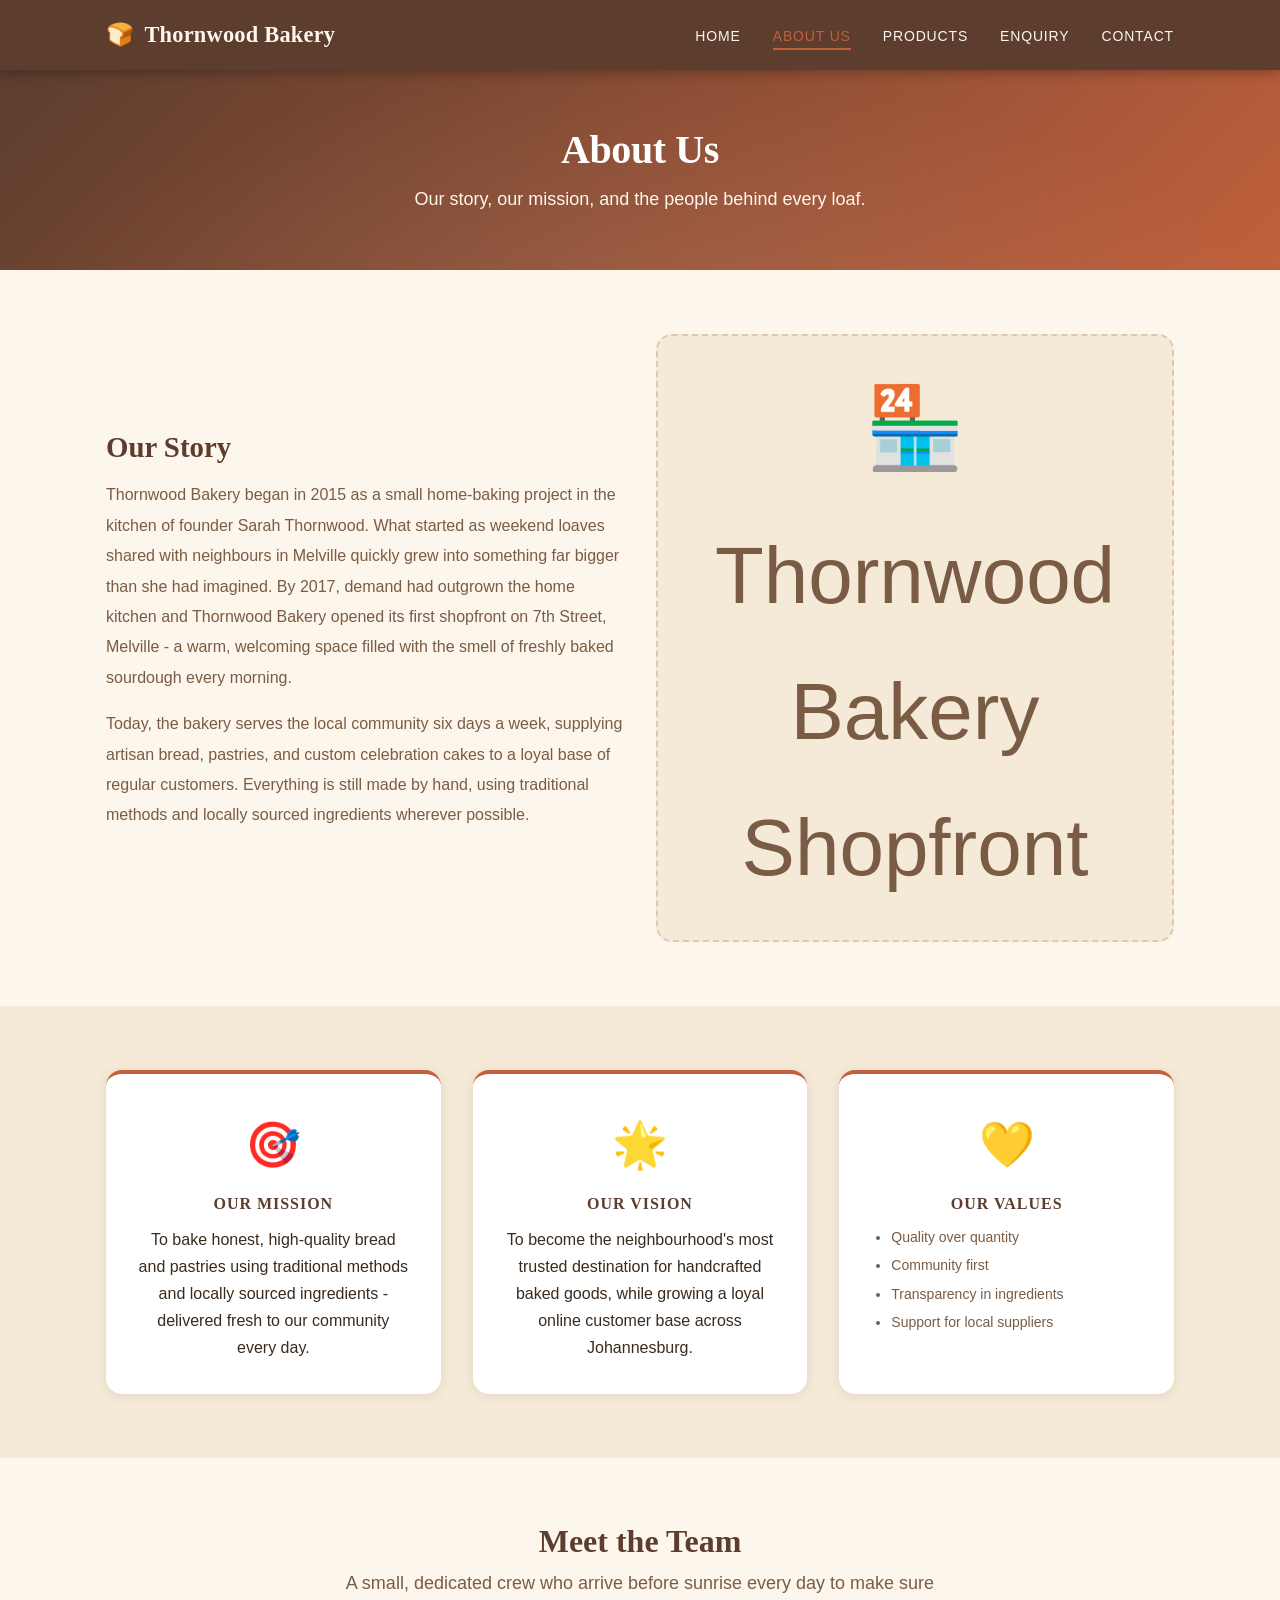
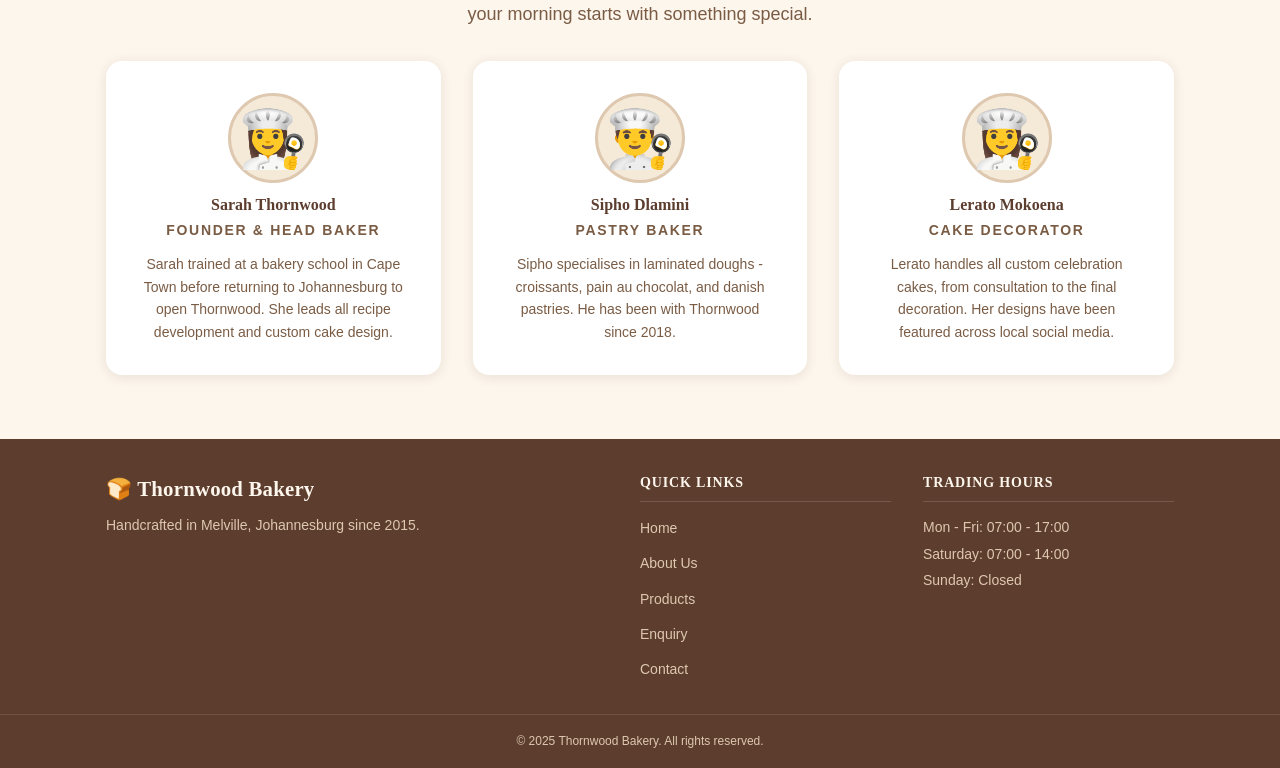
==== about.html @ 58e12644 "Bring the Part 2 site across as the starting point for Part 3" ====
<!DOCTYPE html>
<html lang="en">
  <head>

    <meta charset="UTF-8" />
    <meta name="viewport" content="width=device-width, initial-scale=1.0" />

    <meta
      name="description"
      content="Learn about Thornwood Bakery - our story, our team, and our passion for artisan baking in Melville, Johannesburg."
    />
    <title>About Us | Thornwood Bakery</title>

    <link rel="stylesheet" href="css/styles.css" />
  </head>
  <body>

    <header class="site-header">
      <div class="container header-inner">
        <a href="index.html" class="logo">
          <span class="logo-icon">🍞</span> Thornwood Bakery
        </a>

        <button class="nav-toggle" id="navToggle" aria-label="Toggle navigation">
          &#9776;
        </button>

        <nav class="main-nav" id="mainNav">
          <ul class="nav-list">
            <li><a href="index.html" class="nav-link">Home</a></li>
            <li><a href="about.html" class="nav-link active">About Us</a></li>
            <li><a href="products.html" class="nav-link">Products</a></li>
            <li><a href="enquiry.html" class="nav-link">Enquiry</a></li>
            <li><a href="contact.html" class="nav-link">Contact</a></li>
          </ul>
        </nav>
      </div>
    </header>

    <main>

      <section class="page-banner">
        <div class="container">
          <h1>About Us</h1>
          <p>Our story, our mission, and the people behind every loaf.</p>
        </div>
      </section>

      <section class="section-padding">
        <div class="container two-col">

          <div class="text-col">
            <h2>Our Story</h2>
            <p>
              Thornwood Bakery began in 2015 as a small home-baking project in the kitchen
              of founder Sarah Thornwood. What started as weekend loaves shared with
              neighbours in Melville quickly grew into something far bigger than she had
              imagined. By 2017, demand had outgrown the home kitchen and Thornwood Bakery
              opened its first shopfront on 7th Street, Melville - a warm, welcoming space
              filled with the smell of freshly baked sourdough every morning.
            </p>
            <p>
              Today, the bakery serves the local community six days a week, supplying
              artisan bread, pastries, and custom celebration cakes to a loyal base of
              regular customers. Everything is still made by hand, using traditional methods
              and locally sourced ingredients wherever possible.
            </p>
          </div>

          <div class="img-col">
            <div class="img-placeholder large">
              🏪
              <p>Thornwood Bakery Shopfront</p>
            </div>
          </div>
        </div>
      </section>

      <section class="mission-section section-padding bg-light">
        <div class="container">
          <div class="mission-grid">

            <div class="mission-card">
              <span class="mission-icon">🎯</span>
              <h3>Our Mission</h3>
              <p>
                To bake honest, high-quality bread and pastries using traditional methods
                and locally sourced ingredients - delivered fresh to our community every day.
              </p>
            </div>

            <div class="mission-card">
              <span class="mission-icon">🌟</span>
              <h3>Our Vision</h3>
              <p>
                To become the neighbourhood's most trusted destination for handcrafted
                baked goods, while growing a loyal online customer base across Johannesburg.
              </p>
            </div>

            <div class="mission-card">
              <span class="mission-icon">💛</span>
              <h3>Our Values</h3>
              <ul>
                <li>Quality over quantity</li>
                <li>Community first</li>
                <li>Transparency in ingredients</li>
                <li>Support for local suppliers</li>
              </ul>
            </div>
          </div>
        </div>
      </section>

      <section class="section-padding">
        <div class="container">
          <h2 class="section-title">Meet the Team</h2>
          <p class="section-subtitle">
            A small, dedicated crew who arrive before sunrise every day to make sure
            your morning starts with something special.
          </p>

          <div class="team-grid">

            <article class="team-card">
              <div class="team-avatar">👩‍🍳</div>
              <h3>Sarah Thornwood</h3>
              <p class="team-role">Founder &amp; Head Baker</p>
              <p>
                Sarah trained at a bakery school in Cape Town before returning to
                Johannesburg to open Thornwood. She leads all recipe development and
                custom cake design.
              </p>
            </article>

            <article class="team-card">
              <div class="team-avatar">👨‍🍳</div>
              <h3>Sipho Dlamini</h3>
              <p class="team-role">Pastry Baker</p>
              <p>
                Sipho specialises in laminated doughs - croissants, pain au chocolat,
                and danish pastries. He has been with Thornwood since 2018.
              </p>
            </article>

            <article class="team-card">
              <div class="team-avatar">👩‍🍳</div>
              <h3>Lerato Mokoena</h3>
              <p class="team-role">Cake Decorator</p>
              <p>
                Lerato handles all custom celebration cakes, from consultation to the
                final decoration. Her designs have been featured across local social media.
              </p>
            </article>
          </div>
        </div>
      </section>

    </main>

    <footer class="site-footer">
      <div class="container footer-inner">
        <div class="footer-brand">
          <p class="logo">🍞 Thornwood Bakery</p>
          <p>Handcrafted in Melville, Johannesburg since 2015.</p>
        </div>

        <nav class="footer-nav">
          <h4>Quick Links</h4>
          <ul>
            <li><a href="index.html">Home</a></li>
            <li><a href="about.html">About Us</a></li>
            <li><a href="products.html">Products</a></li>
            <li><a href="enquiry.html">Enquiry</a></li>
            <li><a href="contact.html">Contact</a></li>
          </ul>
        </nav>

        <div class="footer-hours">
          <h4>Trading Hours</h4>
          <p>Mon - Fri: 07:00 - 17:00</p>
          <p>Saturday: 07:00 - 14:00</p>
          <p>Sunday: Closed</p>
        </div>
      </div>

      <div class="footer-bottom">
        <p>&copy; 2025 Thornwood Bakery. All rights reserved.</p>
      </div>
    </footer>

    <script src="js/scripts.js"></script>
  </body>
</html>
---- css/styles.css ----
:root {

  --color-primary:    #C1603C;
  --color-dark:       #5C3D2E;
  --color-cream:      #FDF6EC;
  --color-light:      #F5EAD8;
  --color-text:       #3A2B1E;
  --color-muted:      #7A5C45;
  --color-white:      #FFFFFF;
  --color-border:     #DEC8B0;
  --color-success:    #2E7D32;

  --font-heading: Georgia, 'Times New Roman', serif;
  --font-body:    'Segoe UI', Arial, sans-serif;

  --font-size-xs:   0.75rem;
  --font-size-sm:   0.875rem;
  --font-size-base: 1rem;
  --font-size-md:   1.125rem;
  --font-size-lg:   1.5rem;
  --font-size-xl:   2rem;
  --font-size-2xl:  2.5rem;
  --font-size-3xl:  3rem;

  --line-height-tight:  1.2;
  --line-height-normal: 1.7;
  --line-height-loose:  1.9;

  --letter-spacing-wide: 0.06em;
  --letter-spacing-xl:   0.12em;

  --max-width:   1100px;
  --radius:      8px;
  --radius-lg:   16px;

  --space-xs:  0.5rem;
  --space-sm:  1rem;
  --space-md:  2rem;
  --space-lg:  4rem;
  --space-xl:  6rem;

  --shadow-sm: 0 1px 4px rgba(92, 61, 46, 0.08);
  --shadow:    0 2px 12px rgba(92, 61, 46, 0.12);
  --shadow-lg: 0 8px 32px rgba(92, 61, 46, 0.18);

  --transition-fast: 0.15s ease;
  --transition:      0.25s ease;
}

*,
*::before,
*::after {
  box-sizing: border-box;
  margin: 0;
  padding: 0;
}

html {
  scroll-behavior: smooth;
  font-size: 16px;
}

body {
  font-family: var(--font-body);
  font-size: var(--font-size-base);
  line-height: var(--line-height-normal);
  color: var(--color-text);
  background-color: var(--color-cream);
}

h1 {
  font-family: var(--font-heading);
  font-size: var(--font-size-2xl);
  font-weight: bold;
  line-height: var(--line-height-tight);
  color: var(--color-dark);
  letter-spacing: -0.01em;
}

h2 {
  font-family: var(--font-heading);
  font-size: var(--font-size-xl);
  font-weight: bold;
  line-height: var(--line-height-tight);
  color: var(--color-dark);
}

h3 {
  font-family: var(--font-heading);
  font-size: var(--font-size-lg);
  font-weight: bold;
  line-height: var(--line-height-tight);
  color: var(--color-dark);
}

h4 {
  font-family: var(--font-heading);
  font-size: var(--font-size-md);
  font-weight: bold;
  color: var(--color-dark);
}

a {
  color: var(--color-primary);
  text-decoration: none;
  transition: color var(--transition-fast);
}

a:hover {
  text-decoration: underline;
}

img {
  max-width: 100%;
  height: auto;
  display: block;
}

ul {
  list-style: none;
}

p {
  line-height: var(--line-height-normal);
}

.container {
  width: 100%;
  max-width: var(--max-width);
  margin-inline: auto;
  padding-inline: var(--space-sm);
}

.section-padding {
  padding-block: var(--space-lg);
}

.bg-light {
  background-color: var(--color-light);
}

.section-title {
  text-align: center;
  font-size: var(--font-size-xl);
  margin-bottom: 0.5rem;
}

.section-subtitle {
  text-align: center;
  color: var(--color-muted);
  font-size: var(--font-size-md);
  margin-bottom: var(--space-md);
  max-width: 620px;
  margin-inline: auto;
  margin-bottom: var(--space-md);
}

.center-btn {
  text-align: center;
  margin-top: var(--space-md);
}

.center-btn p {
  margin-bottom: 0.75rem;
  color: var(--color-muted);
}

.btn {
  display: inline-block;
  padding: 0.8rem 2rem;
  border-radius: var(--radius);
  font-family: var(--font-body);
  font-size: var(--font-size-base);
  font-weight: 600;
  letter-spacing: 0.02em;
  cursor: pointer;
  border: 2px solid transparent;
  transition:
    background-color var(--transition),
    color var(--transition),
    border-color var(--transition),
    box-shadow var(--transition),
    transform var(--transition-fast);
  text-decoration: none;
}

.btn:hover {
  transform: translateY(-2px);
  text-decoration: none;
}

.btn:active {
  transform: translateY(0);
}

.btn-primary {
  background-color: var(--color-primary);
  color: var(--color-white);
  border-color: var(--color-primary);
  box-shadow: 0 4px 14px rgba(193, 96, 60, 0.3);
}

.btn-primary:hover {
  background-color: var(--color-dark);
  border-color: var(--color-dark);
  box-shadow: 0 6px 20px rgba(92, 61, 46, 0.35);
}

.btn-secondary {
  background-color: transparent;
  color: var(--color-white);
  border-color: var(--color-white);
  margin-left: 0.75rem;
}

.btn-secondary:hover {
  background-color: var(--color-white);
  color: var(--color-dark);
  box-shadow: var(--shadow);
}

.btn-full {
  width: 100%;
  text-align: center;
}

.site-header {
  background-color: var(--color-dark);
  position: sticky;
  top: 0;
  z-index: 100;
  box-shadow: 0 2px 12px rgba(0, 0, 0, 0.3);
}

.header-inner {
  display: flex;
  align-items: center;
  justify-content: space-between;
  padding: 1rem var(--space-sm);
}

.logo {
  font-family: var(--font-heading);
  font-size: 1.4rem;
  color: var(--color-cream);
  font-weight: bold;
  text-decoration: none;
  letter-spacing: 0.01em;
}

.logo:hover {
  color: var(--color-primary);
  text-decoration: none;
}

.logo-icon {
  margin-right: 0.3rem;
}

.nav-list {
  display: flex;
  gap: 2rem;
}

.nav-link {
  color: var(--color-cream);
  font-size: var(--font-size-sm);
  font-weight: 500;
  letter-spacing: var(--letter-spacing-wide);
  text-transform: uppercase;
  padding: 0.3rem 0;
  border-bottom: 2px solid transparent;
  transition:
    color var(--transition-fast),
    border-color var(--transition-fast);
}

.nav-link:hover,
.nav-link.active {
  color: var(--color-primary);
  border-bottom-color: var(--color-primary);
  text-decoration: none;
}

.nav-toggle {
  display: none;
  background: none;
  border: none;
  color: var(--color-cream);
  font-size: 1.6rem;
  cursor: pointer;
  padding: 0.25rem;
  transition: color var(--transition-fast);
}

.nav-toggle:hover {
  color: var(--color-primary);
}

.hero {
  background-color: var(--color-dark);
  background-image:
    linear-gradient(135deg, rgba(92, 61, 46, 0.92) 0%, rgba(193, 96, 60, 0.82) 100%);
  min-height: 580px;
  display: flex;
  align-items: center;
  position: relative;
  overflow: hidden;
}

.hero::before {
  content: '';
  position: absolute;
  inset: 0;
  background-image: radial-gradient(circle at 80% 20%, rgba(253, 246, 236, 0.06) 0%, transparent 60%);
  pointer-events: none;
}

.hero-overlay {
  width: 100%;
  padding-block: var(--space-lg);
}

.hero-content {
  max-width: 700px;
}

.hero-title {
  font-size: var(--font-size-3xl);
  color: var(--color-white);
  margin-bottom: 1.25rem;
  line-height: var(--line-height-tight);
  letter-spacing: -0.02em;
}

.hero-subtitle {
  font-size: var(--font-size-md);
  color: var(--color-cream);
  margin-bottom: var(--space-md);
  max-width: 580px;
  line-height: var(--line-height-loose);
}

.intro-strip {
  background-color: var(--color-white);
  padding-block: var(--space-md);
  border-bottom: 2px solid var(--color-border);
  border-top: none;
}

.intro-grid {
  display: grid;
  grid-template-columns: repeat(3, 1fr);
  gap: var(--space-md);
  text-align: center;
}

.intro-card {
  padding: var(--space-sm);
  transition: transform var(--transition);
}

.intro-card:hover {
  transform: translateY(-4px);
}

.intro-icon {
  font-size: 2.8rem;
  display: block;
  margin-bottom: 0.75rem;
}

.intro-card h3 {
  font-size: var(--font-size-base);
  margin-bottom: 0.4rem;
  text-transform: uppercase;
  letter-spacing: var(--letter-spacing-wide);
}

.intro-card p {
  font-size: var(--font-size-sm);
  color: var(--color-muted);
}

.product-grid {
  display: grid;
  grid-template-columns: repeat(auto-fit, minmax(250px, 1fr));
  gap: var(--space-md);
}

.product-card {
  background-color: var(--color-white);
  border: 1px solid var(--color-border);
  border-radius: var(--radius-lg);
  padding: var(--space-sm);
  text-align: center;
  box-shadow: var(--shadow);
  transition:
    transform var(--transition),
    box-shadow var(--transition);
}

.product-card:hover {
  transform: translateY(-6px);
  box-shadow: var(--shadow-lg);
}

.product-img-placeholder {
  font-size: 4rem;
  margin-bottom: 0.75rem;
  background-color: var(--color-light);
  border-radius: var(--radius);
  padding: 1.25rem;
  transition: background-color var(--transition);
}

.product-card:hover .product-img-placeholder {
  background-color: var(--color-border);
}

.product-card h3 {
  font-size: var(--font-size-base);
  margin-bottom: 0.5rem;
}

.product-card p {
  font-size: var(--font-size-sm);
  color: var(--color-muted);
  margin-bottom: 0.75rem;
  line-height: 1.6;
}

.price {
  display: inline-block;
  background-color: var(--color-primary);
  color: var(--color-white);
  padding: 0.3rem 0.9rem;
  border-radius: 20px;
  font-size: var(--font-size-sm);
  font-weight: 700;
  letter-spacing: 0.02em;
}

.cta-banner {
  background-color: var(--color-primary);
  background-image: linear-gradient(135deg, var(--color-primary) 0%, #a34e2c 100%);
  padding-block: var(--space-lg);
  text-align: center;
}

.cta-content h2 {
  color: var(--color-white);
  font-size: var(--font-size-xl);
  margin-bottom: 0.75rem;
}

.cta-content p {
  color: var(--color-cream);
  max-width: 560px;
  margin: 0 auto var(--space-md);
  font-size: var(--font-size-md);
}

.cta-content .btn-primary {
  background-color: var(--color-white);
  color: var(--color-primary);
  border-color: var(--color-white);
  box-shadow: 0 4px 14px rgba(0, 0, 0, 0.15);
}

.cta-content .btn-primary:hover {
  background-color: var(--color-dark);
  color: var(--color-white);
  border-color: var(--color-dark);
}

.page-banner {
  background: linear-gradient(135deg, var(--color-dark) 0%, var(--color-primary) 100%);
  padding: 3.5rem var(--space-sm);
  text-align: center;
  position: relative;
  overflow: hidden;
}

.page-banner::after {
  content: '';
  position: absolute;
  inset: 0;
  background-image: radial-gradient(ellipse at 50% 120%, rgba(253, 246, 236, 0.08) 0%, transparent 70%);
  pointer-events: none;
}

.page-banner h1 {
  color: var(--color-white);
  font-size: var(--font-size-2xl);
  margin-bottom: 0.6rem;
  position: relative;
}

.page-banner p {
  color: var(--color-cream);
  font-size: var(--font-size-md);
  position: relative;
}

.two-col {
  display: grid;
  grid-template-columns: 1fr 1fr;
  gap: var(--space-md);
  align-items: center;
}

.text-col h2 {
  font-size: 1.8rem;
  margin-bottom: 1rem;
}

.text-col p {
  margin-bottom: 1rem;
  color: var(--color-muted);
  line-height: var(--line-height-loose);
}

.img-placeholder {
  background-color: var(--color-light);
  border: 2px dashed var(--color-border);
  border-radius: var(--radius-lg);
  display: flex;
  flex-direction: column;
  align-items: center;
  justify-content: center;
  text-align: center;
  color: var(--color-muted);
  font-size: var(--font-size-sm);
  padding: 1.5rem;
}

.img-placeholder.large {
  font-size: 5rem;
  min-height: 300px;
  gap: 0.75rem;
}

.mission-grid {
  display: grid;
  grid-template-columns: repeat(auto-fit, minmax(220px, 1fr));
  gap: var(--space-md);
}

.mission-card {
  background-color: var(--color-white);
  border-radius: var(--radius-lg);
  padding: var(--space-md);
  box-shadow: var(--shadow);
  text-align: center;
  border-top: 4px solid var(--color-primary);
  transition: box-shadow var(--transition);
}

.mission-card:hover {
  box-shadow: var(--shadow-lg);
}

.mission-icon {
  font-size: 2.8rem;
  display: block;
  margin-bottom: 0.75rem;
}

.mission-card h3 {
  margin-bottom: 0.75rem;
  font-size: var(--font-size-base);
  text-transform: uppercase;
  letter-spacing: var(--letter-spacing-wide);
}

.mission-card ul {
  list-style: disc;
  padding-left: 1.25rem;
  text-align: left;
}

.mission-card ul li {
  margin-bottom: 0.3rem;
  font-size: var(--font-size-sm);
  color: var(--color-muted);
}

.team-grid {
  display: grid;
  grid-template-columns: repeat(auto-fit, minmax(240px, 1fr));
  gap: var(--space-md);
}

.team-card {
  background-color: var(--color-white);
  border-radius: var(--radius-lg);
  padding: var(--space-md);
  text-align: center;
  box-shadow: var(--shadow);
  transition:
    transform var(--transition),
    box-shadow var(--transition);
}

.team-card:hover {
  transform: translateY(-6px);
  box-shadow: var(--shadow-lg);
}

.team-avatar {
  font-size: 3.5rem;
  margin-bottom: 0.75rem;
  background-color: var(--color-light);
  border-radius: 50%;
  width: 90px;
  height: 90px;
  display: flex;
  align-items: center;
  justify-content: center;
  margin-inline: auto;
  border: 3px solid var(--color-border);
}

.team-card h3 {
  font-size: var(--font-size-base);
  margin-bottom: 0.3rem;
}

.team-role {
  color: var(--color-primary);
  font-size: var(--font-size-xs);
  font-weight: 700;
  margin-bottom: 0.75rem;
  text-transform: uppercase;
  letter-spacing: var(--letter-spacing-xl);
  display: block;
}

.team-card p {
  font-size: var(--font-size-sm);
  color: var(--color-muted);
  line-height: 1.6;
}

.locations-grid {
  display: grid;
  grid-template-columns: 1fr 1fr;
  gap: var(--space-md);
}

.location-card {
  background-color: var(--color-white);
  border: 1px solid var(--color-border);
  border-radius: var(--radius-lg);
  padding: var(--space-md);
  box-shadow: var(--shadow);
  transition: box-shadow var(--transition);
}

.location-card:hover {
  box-shadow: var(--shadow-lg);
}

.location-card h3 {
  font-size: var(--font-size-md);
  margin-bottom: 0.75rem;
  color: var(--color-primary);
}

.location-card address {
  font-style: normal;
  line-height: 1.9;
  margin-bottom: 1rem;
  font-size: var(--font-size-sm);
  color: var(--color-muted);
}

.location-card address a {
  color: var(--color-primary);
}

.location-card address a:hover {
  text-decoration: underline;
}

.hours-table {
  margin-bottom: 1rem;
}

.hours-table h4 {
  margin-bottom: 0.5rem;
  font-size: var(--font-size-base);
  text-transform: uppercase;
  letter-spacing: var(--letter-spacing-wide);
  font-size: var(--font-size-sm);
}

.hours-table table {
  width: 100%;
  border-collapse: collapse;
  font-size: var(--font-size-sm);
}

.hours-table td {
  padding: 0.35rem 0;
  border-bottom: 1px solid var(--color-border);
  color: var(--color-muted);
}

.hours-table td:last-child {
  text-align: right;
  font-weight: 700;
  color: var(--color-primary);
}

.map-placeholder {
  border-radius: var(--radius);
  overflow: hidden;
  border: 1px solid var(--color-border);
}

.form-container {
  max-width: 700px;
}

.form-intro {
  background-color: var(--color-light);
  border-left: 4px solid var(--color-primary);
  padding: 1rem 1.25rem;
  border-radius: 0 var(--radius) var(--radius) 0;
  margin-bottom: var(--space-md);
  font-size: var(--font-size-sm);
  color: var(--color-muted);
}

.bakery-form fieldset {
  border: 1px solid var(--color-border);
  border-radius: var(--radius);
  padding: var(--space-sm) var(--space-md);
  margin-bottom: var(--space-md);
}

.bakery-form legend {
  font-family: var(--font-heading);
  font-size: var(--font-size-md);
  color: var(--color-dark);
  padding: 0 0.5rem;
  font-weight: bold;
}

.form-group {
  margin-bottom: 1.25rem;
}

.form-group label {
  display: block;
  font-weight: 600;
  margin-bottom: 0.4rem;
  font-size: var(--font-size-sm);
  color: var(--color-dark);
  letter-spacing: 0.01em;
}

.required {
  color: #C0392B;
}

.bakery-form input[type="text"],
.bakery-form input[type="email"],
.bakery-form input[type="tel"],
.bakery-form input[type="date"],
.bakery-form select,
.bakery-form textarea {
  width: 100%;
  padding: 0.7rem 0.95rem;
  border: 1.5px solid var(--color-border);
  border-radius: var(--radius);
  font-family: var(--font-body);
  font-size: var(--font-size-base);
  color: var(--color-text);
  background-color: var(--color-white);
  transition:
    border-color var(--transition-fast),
    box-shadow var(--transition-fast);
}

.bakery-form input:focus,
.bakery-form select:focus,
.bakery-form textarea:focus {
  outline: none;
  border-color: var(--color-primary);
  box-shadow: 0 0 0 3px rgba(193, 96, 60, 0.15);
}

.bakery-form input.invalid,
.bakery-form select.invalid,
.bakery-form textarea.invalid {
  border-color: #C0392B;
  box-shadow: 0 0 0 3px rgba(192, 57, 43, 0.1);
}

.error-msg {
  color: #C0392B;
  font-size: var(--font-size-xs);
  margin-top: 0.3rem;
  display: block;
  min-height: 1.2em;
}

.form-success {
  background-color: #E8F5E9;
  border: 1px solid #A5D6A7;
  border-radius: var(--radius);
  padding: 1.25rem;
  margin-top: 1rem;
  color: var(--color-success);
  font-weight: 600;
  text-align: center;
  font-size: var(--font-size-md);
}

.hidden {
  display: none;
}

.site-footer {
  background-color: var(--color-dark);
  color: var(--color-cream);
  padding-top: var(--space-md);
}

.footer-inner {
  display: grid;
  grid-template-columns: 2fr 1fr 1fr;
  gap: var(--space-md);
  padding-bottom: var(--space-md);
}

.footer-brand .logo {
  font-size: 1.3rem;
  color: var(--color-cream);
  margin-bottom: 0.5rem;
}

.footer-brand p:not(.logo) {
  font-size: var(--font-size-sm);
  color: var(--color-border);
  line-height: 1.6;
}

.footer-nav h4,
.footer-hours h4 {
  color: var(--color-cream);
  margin-bottom: 0.75rem;
  font-size: var(--font-size-sm);
  text-transform: uppercase;
  letter-spacing: var(--letter-spacing-wide);
  border-bottom: 1px solid rgba(255, 255, 255, 0.15);
  padding-bottom: 0.4rem;
}

.footer-nav ul {
  display: flex;
  flex-direction: column;
  gap: 0.5rem;
}

.footer-nav a {
  color: var(--color-border);
  font-size: var(--font-size-sm);
  transition: color var(--transition-fast);
}

.footer-nav a:hover {
  color: var(--color-primary);
  text-decoration: none;
}

.footer-hours p {
  font-size: var(--font-size-sm);
  color: var(--color-border);
  line-height: 1.9;
}

.footer-bottom {
  border-top: 1px solid rgba(255, 255, 255, 0.1);
  text-align: center;
  padding: 1rem;
  font-size: var(--font-size-xs);
  color: var(--color-border);
}

@media (max-width: 1024px) {
  :root {
    --font-size-3xl: 2.5rem;
    --font-size-2xl: 2rem;
  }

  .hero {
    min-height: 480px;
  }

  .hero-title {
    font-size: var(--font-size-2xl);
  }

  .footer-inner {
    grid-template-columns: 1fr 1fr;
    gap: var(--space-sm);
  }

  .footer-brand {
    grid-column: 1 / -1;
  }

  .nav-list {
    gap: 1.25rem;
  }
}

@media (max-width: 768px) {

  .nav-toggle {
    display: block;
  }

  .main-nav {
    display: none;
    width: 100%;
  }

  .main-nav.open {
    display: block;
  }

  .nav-list {
    flex-direction: column;
    gap: 0;
    background-color: var(--color-dark);
    padding: 0.5rem 0;
  }

  .nav-link {
    display: block;
    padding: 0.85rem var(--space-sm);
    border-bottom: 1px solid rgba(255, 255, 255, 0.08);
    border-bottom-color: rgba(255, 255, 255, 0.08);
    letter-spacing: var(--letter-spacing-wide);
  }

  .nav-link:hover,
  .nav-link.active {
    border-bottom-color: rgba(255, 255, 255, 0.08);
    background-color: rgba(193, 96, 60, 0.15);
  }

  .header-inner {
    flex-wrap: wrap;
  }

  .hero {
    min-height: 420px;
  }

  .hero-title {
    font-size: 1.9rem;
  }

  .hero-subtitle {
    font-size: var(--font-size-base);
  }

  .intro-grid {
    grid-template-columns: 1fr;
    gap: var(--space-sm);
  }

  .two-col {
    grid-template-columns: 1fr;
  }

  .footer-inner {
    grid-template-columns: 1fr;
    gap: var(--space-sm);
  }

  .locations-grid {
    grid-template-columns: 1fr;
  }

  .btn-secondary {
    display: none;
  }

  .section-padding {
    padding-block: var(--space-md);
  }
}

@media (max-width: 480px) {

  .hero-title {
    font-size: 1.5rem;
  }

  .hero-subtitle {
    font-size: var(--font-size-sm);
  }

  .section-title {
    font-size: var(--font-size-lg);
  }

  .page-banner h1 {
    font-size: 1.8rem;
  }

  .page-banner p {
    font-size: var(--font-size-base);
  }

  .cta-content h2 {
    font-size: var(--font-size-lg);
  }

  .product-grid {
    grid-template-columns: 1fr;
  }

  .btn {
    display: block;
    width: 100%;
    text-align: center;
    margin-left: 0;
  }

  .btn-secondary {
    display: none;
  }

  .bakery-form fieldset {
    padding: var(--space-sm);
  }

  .mission-grid,
  .team-grid {
    grid-template-columns: 1fr;
  }
}

img[srcset] {
  width: 100%;
  height: auto;
}

a:focus-visible,
button:focus-visible,
input:focus-visible,
select:focus-visible,
textarea:focus-visible {
  outline: 3px solid var(--color-primary);
  outline-offset: 2px;
}

a:active {
  opacity: 0.8;
}

.nav-link:visited {
  color: var(--color-cream);
}

.nav-link:visited:hover,
.nav-link:visited.active {
  color: var(--color-primary);
}
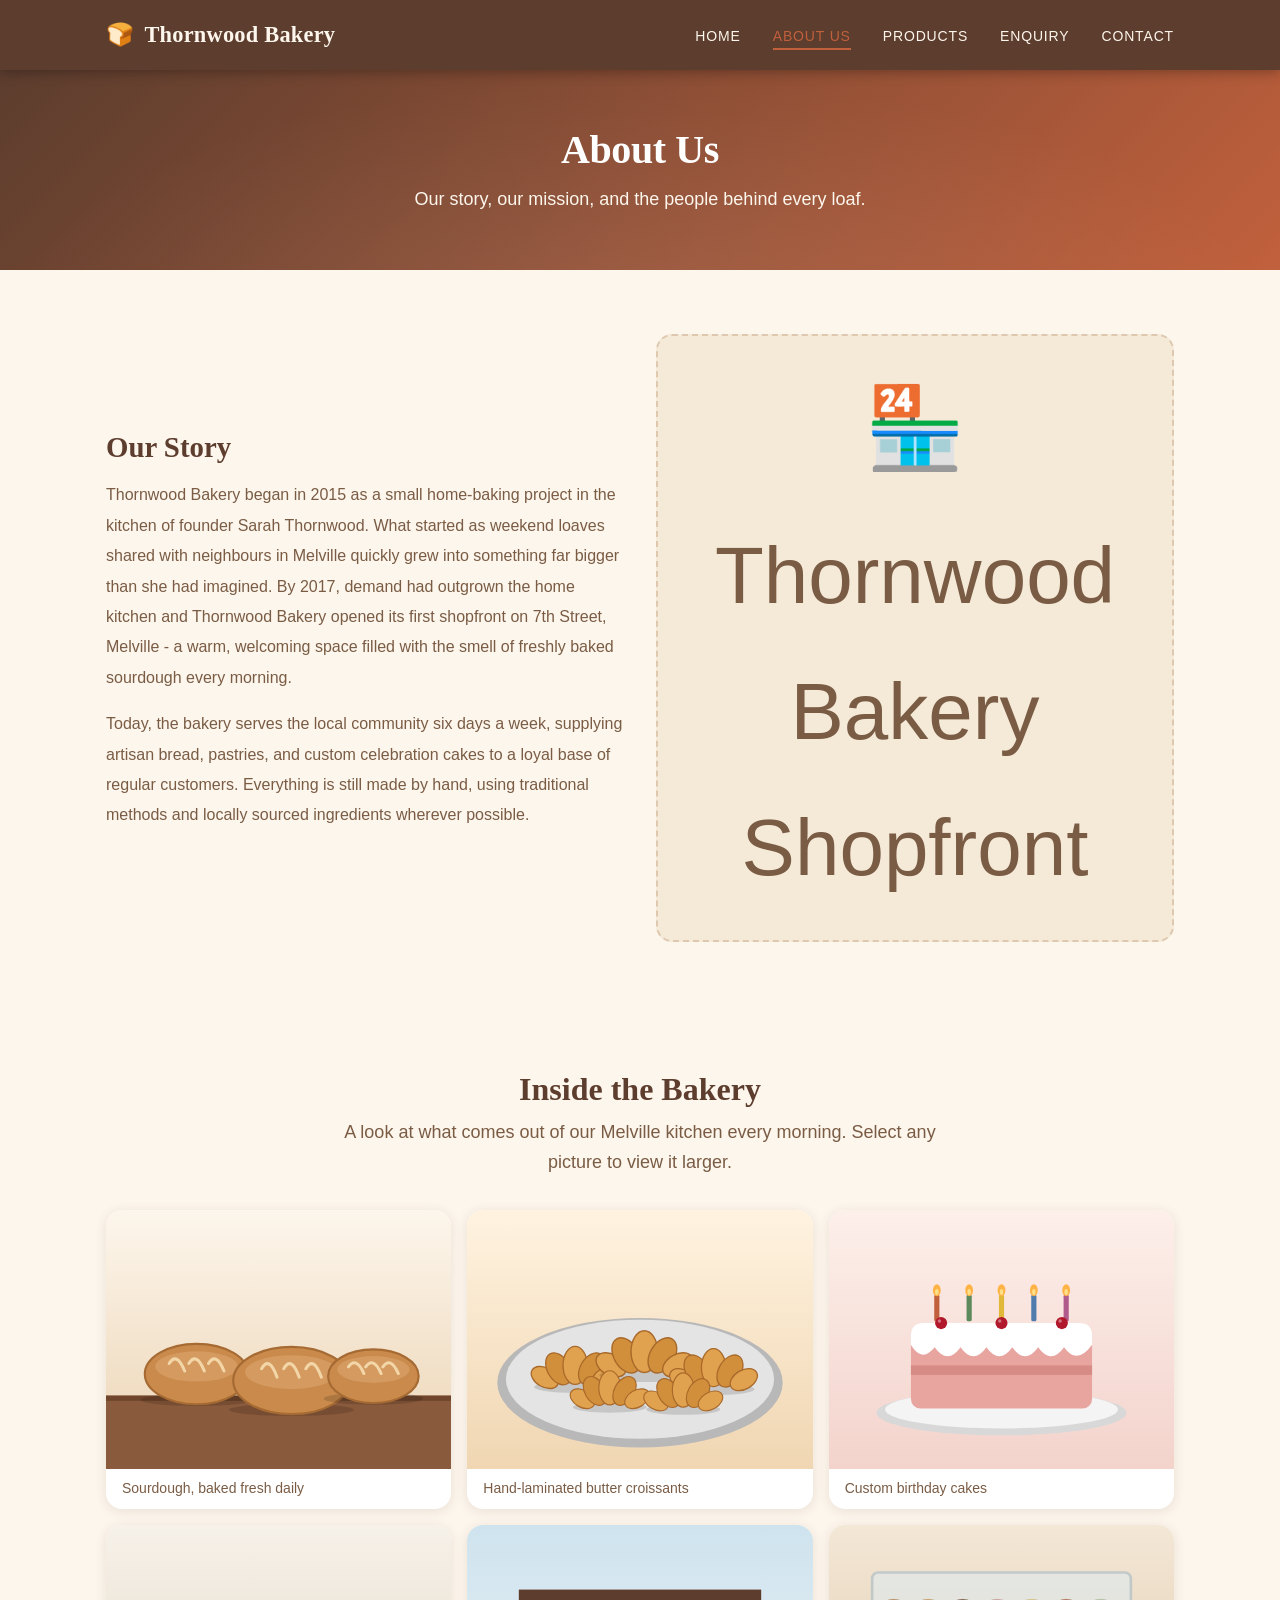
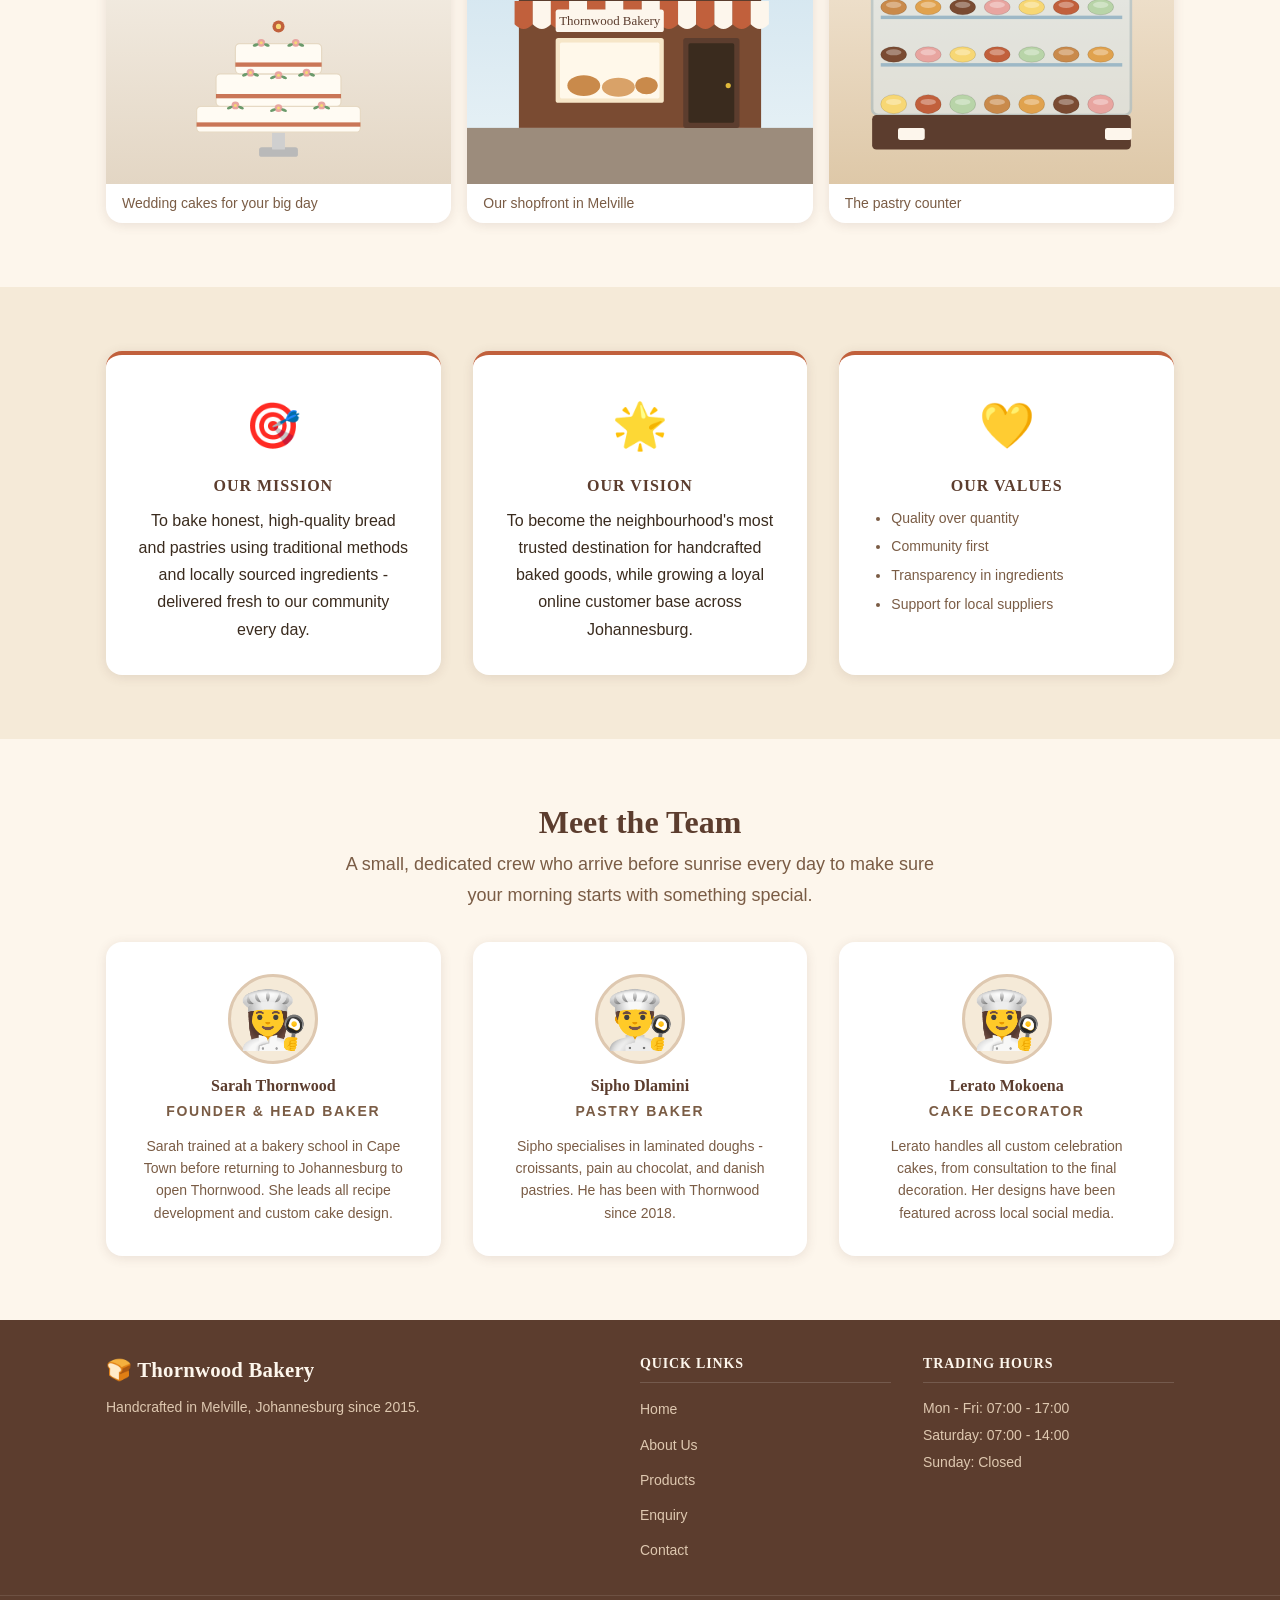
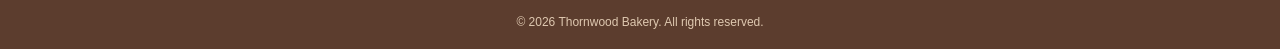
==== commit 91ef4ec3: "Add image gallery with lightbox, FAQ accordion, scroll animations and Leaflet map" ====
--- a/about.html
+++ b/about.html
@@ -76,6 +76,53 @@
         </div>
       </section>
 
+      <section class="section-padding">
+        <div class="container">
+          <h2 class="section-title">Inside the Bakery</h2>
+          <p class="section-subtitle">
+            A look at what comes out of our Melville kitchen every morning. Select any picture to view it larger.
+          </p>
+          <div class="gallery-grid">
+            <figure class="gallery-item">
+              <a href="images/sourdough-loaves-cooling-on-rack.svg" class="gallery-link" data-caption="Sourdough loaves cooling after the first bake of the day">
+                <img src="images/sourdough-loaves-cooling-on-rack.svg" alt="Freshly baked sourdough loaves cooling on a rack" width="800" height="600" loading="lazy" />
+              </a>
+              <figcaption>Sourdough, baked fresh daily</figcaption>
+            </figure>
+            <figure class="gallery-item">
+              <a href="images/butter-croissants-fresh-from-the-oven.svg" class="gallery-link" data-caption="Butter croissants straight from the oven">
+                <img src="images/butter-croissants-fresh-from-the-oven.svg" alt="Golden butter croissants arranged on a baking tray" width="800" height="600" loading="lazy" />
+              </a>
+              <figcaption>Hand-laminated butter croissants</figcaption>
+            </figure>
+            <figure class="gallery-item">
+              <a href="images/custom-birthday-cake-with-candles.svg" class="gallery-link" data-caption="A custom birthday cake ready for collection">
+                <img src="images/custom-birthday-cake-with-candles.svg" alt="Pink custom birthday cake with white icing and candles" width="800" height="600" loading="lazy" />
+              </a>
+              <figcaption>Custom birthday cakes</figcaption>
+            </figure>
+            <figure class="gallery-item">
+              <a href="images/tiered-wedding-cake-floral-decoration.svg" class="gallery-link" data-caption="A three tier wedding cake with a floral finish">
+                <img src="images/tiered-wedding-cake-floral-decoration.svg" alt="Three tier wedding cake decorated with pink flowers" width="800" height="600" loading="lazy" />
+              </a>
+              <figcaption>Wedding cakes for your big day</figcaption>
+            </figure>
+            <figure class="gallery-item">
+              <a href="images/thornwood-bakery-shopfront-melville.svg" class="gallery-link" data-caption="The Thornwood Bakery shopfront on 7th Street, Melville">
+                <img src="images/thornwood-bakery-shopfront-melville.svg" alt="Thornwood Bakery shopfront on 7th Street in Melville" width="800" height="600" loading="lazy" />
+              </a>
+              <figcaption>Our shopfront in Melville</figcaption>
+            </figure>
+            <figure class="gallery-item">
+              <a href="images/pastry-counter-display-case.svg" class="gallery-link" data-caption="The pastry counter at Thornwood Bakery">
+                <img src="images/pastry-counter-display-case.svg" alt="Glass display counter filled with pastries and treats" width="800" height="600" loading="lazy" />
+              </a>
+              <figcaption>The pastry counter</figcaption>
+            </figure>
+          </div>
+        </div>
+      </section>
+
       <section class="mission-section section-padding bg-light">
         <div class="container">
           <div class="mission-grid">
@@ -185,10 +232,12 @@
       </div>
 
       <div class="footer-bottom">
-        <p>&copy; 2025 Thornwood Bakery. All rights reserved.</p>
+        <p>&copy; <span id="currentYear">2026</span> Thornwood Bakery. All rights reserved.</p>
       </div>
     </footer>
 
-    <script src="js/scripts.js"></script>
+    <script src="https://code.jquery.com/jquery-3.7.1.min.js" integrity="sha384-1H217gwSVyLSIfaLxHbE7dRb3v4mYCKbpQvzx0cegeju1MVsGrX5xXxAvs/HgeFs" crossorigin="anonymous"></script>
+    <script src="js/scripts.js" defer></script>
+    <script src="js/interactive.js" defer></script>
   </body>
 </html>
--- a/css/styles.css
+++ b/css/styles.css
@@ -714,11 +714,6 @@
   color: var(--color-primary);
 }
 
-.map-placeholder {
-  border-radius: var(--radius);
-  overflow: hidden;
-  border: 1px solid var(--color-border);
-}
 
 .form-container {
   max-width: 700px;
@@ -1075,3 +1070,323 @@
 .nav-link:visited.active {
   color: var(--color-primary);
 }
+
+.reveal {
+  opacity: 0;
+  transform: translateY(24px);
+  transition: opacity 0.6s ease, transform 0.6s ease;
+}
+
+.reveal.in-view {
+  opacity: 1;
+  transform: none;
+}
+
+.hero-content > * {
+  animation: fadeUp 0.8s ease both;
+}
+
+.hero-content > *:nth-child(2) {
+  animation-delay: 0.15s;
+}
+
+.hero-content > *:nth-child(3) {
+  animation-delay: 0.3s;
+}
+
+.hero-content > *:nth-child(4) {
+  animation-delay: 0.4s;
+}
+
+@keyframes fadeUp {
+  from {
+    opacity: 0;
+    transform: translateY(20px);
+  }
+  to {
+    opacity: 1;
+    transform: none;
+  }
+}
+
+.site-header {
+  transition: box-shadow var(--transition);
+}
+
+.site-header.scrolled {
+  box-shadow: var(--shadow);
+}
+
+.back-to-top {
+  position: fixed;
+  right: 1.25rem;
+  bottom: 1.25rem;
+  z-index: 900;
+  width: 3rem;
+  height: 3rem;
+  border: 0;
+  border-radius: 50%;
+  background-color: var(--color-primary);
+  color: var(--color-white);
+  font-size: var(--font-size-lg);
+  line-height: 1;
+  cursor: pointer;
+  box-shadow: var(--shadow-lg);
+  opacity: 0;
+  visibility: hidden;
+  transform: translateY(12px);
+  transition: opacity var(--transition), transform var(--transition), visibility var(--transition), background-color var(--transition);
+}
+
+.back-to-top.visible {
+  opacity: 1;
+  visibility: visible;
+  transform: none;
+}
+
+.back-to-top:hover {
+  background-color: var(--color-dark);
+}
+
+.btn-outline {
+  background-color: transparent;
+  border: 2px solid var(--color-primary);
+  color: var(--color-primary);
+}
+
+.btn-outline:hover {
+  background-color: var(--color-primary);
+  color: var(--color-white);
+}
+
+.btn-small {
+  padding: 0.5rem 1.1rem;
+  font-size: var(--font-size-sm);
+}
+
+.gallery-grid {
+  display: grid;
+  grid-template-columns: repeat(3, 1fr);
+  gap: var(--space-sm);
+}
+
+.gallery-item {
+  margin: 0;
+  background-color: var(--color-white);
+  border-radius: var(--radius-lg);
+  box-shadow: var(--shadow);
+  overflow: hidden;
+}
+
+.gallery-link {
+  display: block;
+  overflow: hidden;
+}
+
+.gallery-link img {
+  display: block;
+  width: 100%;
+  height: auto;
+  transition: transform var(--transition);
+}
+
+.gallery-link:hover img,
+.gallery-link:focus-visible img {
+  transform: scale(1.06);
+}
+
+.gallery-item figcaption {
+  padding: var(--space-xs) var(--space-sm);
+  font-size: var(--font-size-sm);
+  color: var(--color-muted);
+}
+
+.lightbox {
+  position: fixed;
+  inset: 0;
+  z-index: 2000;
+  display: flex;
+  align-items: center;
+  justify-content: center;
+  padding: var(--space-sm);
+  background-color: rgba(30, 20, 14, 0.92);
+}
+
+.lightbox[hidden] {
+  display: none;
+}
+
+.lightbox-figure {
+  max-width: min(92vw, 960px);
+  margin: 0;
+  text-align: center;
+}
+
+.lightbox-figure img {
+  max-width: 100%;
+  max-height: 76vh;
+  border-radius: var(--radius);
+  box-shadow: var(--shadow-lg);
+}
+
+.lightbox-caption {
+  margin-top: var(--space-sm);
+  color: var(--color-cream);
+}
+
+.lightbox button {
+  position: absolute;
+  width: 3rem;
+  height: 3rem;
+  border: 0;
+  border-radius: 50%;
+  background-color: rgba(253, 246, 236, 0.14);
+  color: var(--color-cream);
+  font-size: var(--font-size-lg);
+  cursor: pointer;
+  transition: background-color var(--transition-fast);
+}
+
+.lightbox button:hover,
+.lightbox button:focus-visible {
+  background-color: var(--color-primary);
+}
+
+.lightbox-close {
+  top: 1rem;
+  right: 1rem;
+}
+
+.lightbox-prev,
+.lightbox-next {
+  top: 50%;
+  transform: translateY(-50%);
+}
+
+.lightbox-prev {
+  left: 1rem;
+}
+
+.lightbox-next {
+  right: 1rem;
+}
+
+body.no-scroll {
+  overflow: hidden;
+}
+
+.accordion {
+  max-width: 760px;
+  margin: 0 auto;
+}
+
+.accordion-item {
+  margin-bottom: var(--space-xs);
+  background-color: var(--color-white);
+  border: 1px solid var(--color-border);
+  border-radius: var(--radius);
+  overflow: hidden;
+}
+
+.accordion-item h3 {
+  margin: 0;
+  font-size: inherit;
+}
+
+.accordion-trigger {
+  display: flex;
+  align-items: center;
+  justify-content: space-between;
+  gap: var(--space-sm);
+  width: 100%;
+  padding: var(--space-sm) var(--space-md);
+  background: none;
+  border: 0;
+  font-family: var(--font-heading);
+  font-size: var(--font-size-md);
+  color: var(--color-dark);
+  text-align: left;
+  cursor: pointer;
+  transition: background-color var(--transition-fast);
+}
+
+.accordion-trigger::after {
+  content: "+";
+  flex-shrink: 0;
+  font-size: var(--font-size-lg);
+  color: var(--color-primary);
+  transition: transform var(--transition);
+}
+
+.accordion-trigger[aria-expanded="true"]::after {
+  transform: rotate(45deg);
+}
+
+.accordion-trigger:hover {
+  background-color: var(--color-light);
+}
+
+.accordion-panel {
+  padding: 0 var(--space-md) var(--space-sm);
+  color: var(--color-muted);
+}
+
+.accordion-panel[hidden] {
+  display: none;
+}
+
+.map-canvas {
+  position: relative;
+  z-index: 0;
+  width: 100%;
+  height: 420px;
+  margin-top: var(--space-md);
+  border-radius: var(--radius-lg);
+  box-shadow: var(--shadow);
+  overflow: hidden;
+}
+
+.location-actions {
+  display: flex;
+  flex-wrap: wrap;
+  gap: var(--space-xs);
+  margin-top: var(--space-sm);
+}
+
+@media (max-width: 768px) {
+  .gallery-grid {
+    grid-template-columns: repeat(2, 1fr);
+  }
+
+  .map-canvas {
+    height: 340px;
+  }
+
+  .lightbox-prev {
+    left: 0.5rem;
+  }
+
+  .lightbox-next {
+    right: 0.5rem;
+  }
+}
+
+@media (max-width: 480px) {
+  .gallery-grid {
+    grid-template-columns: 1fr;
+  }
+
+  .accordion-trigger {
+    padding: var(--space-sm);
+  }
+}
+
+@media (prefers-reduced-motion: reduce) {
+  *,
+  *::before,
+  *::after {
+    animation-duration: 0.01ms !important;
+    transition-duration: 0.01ms !important;
+    scroll-behavior: auto !important;
+  }
+}
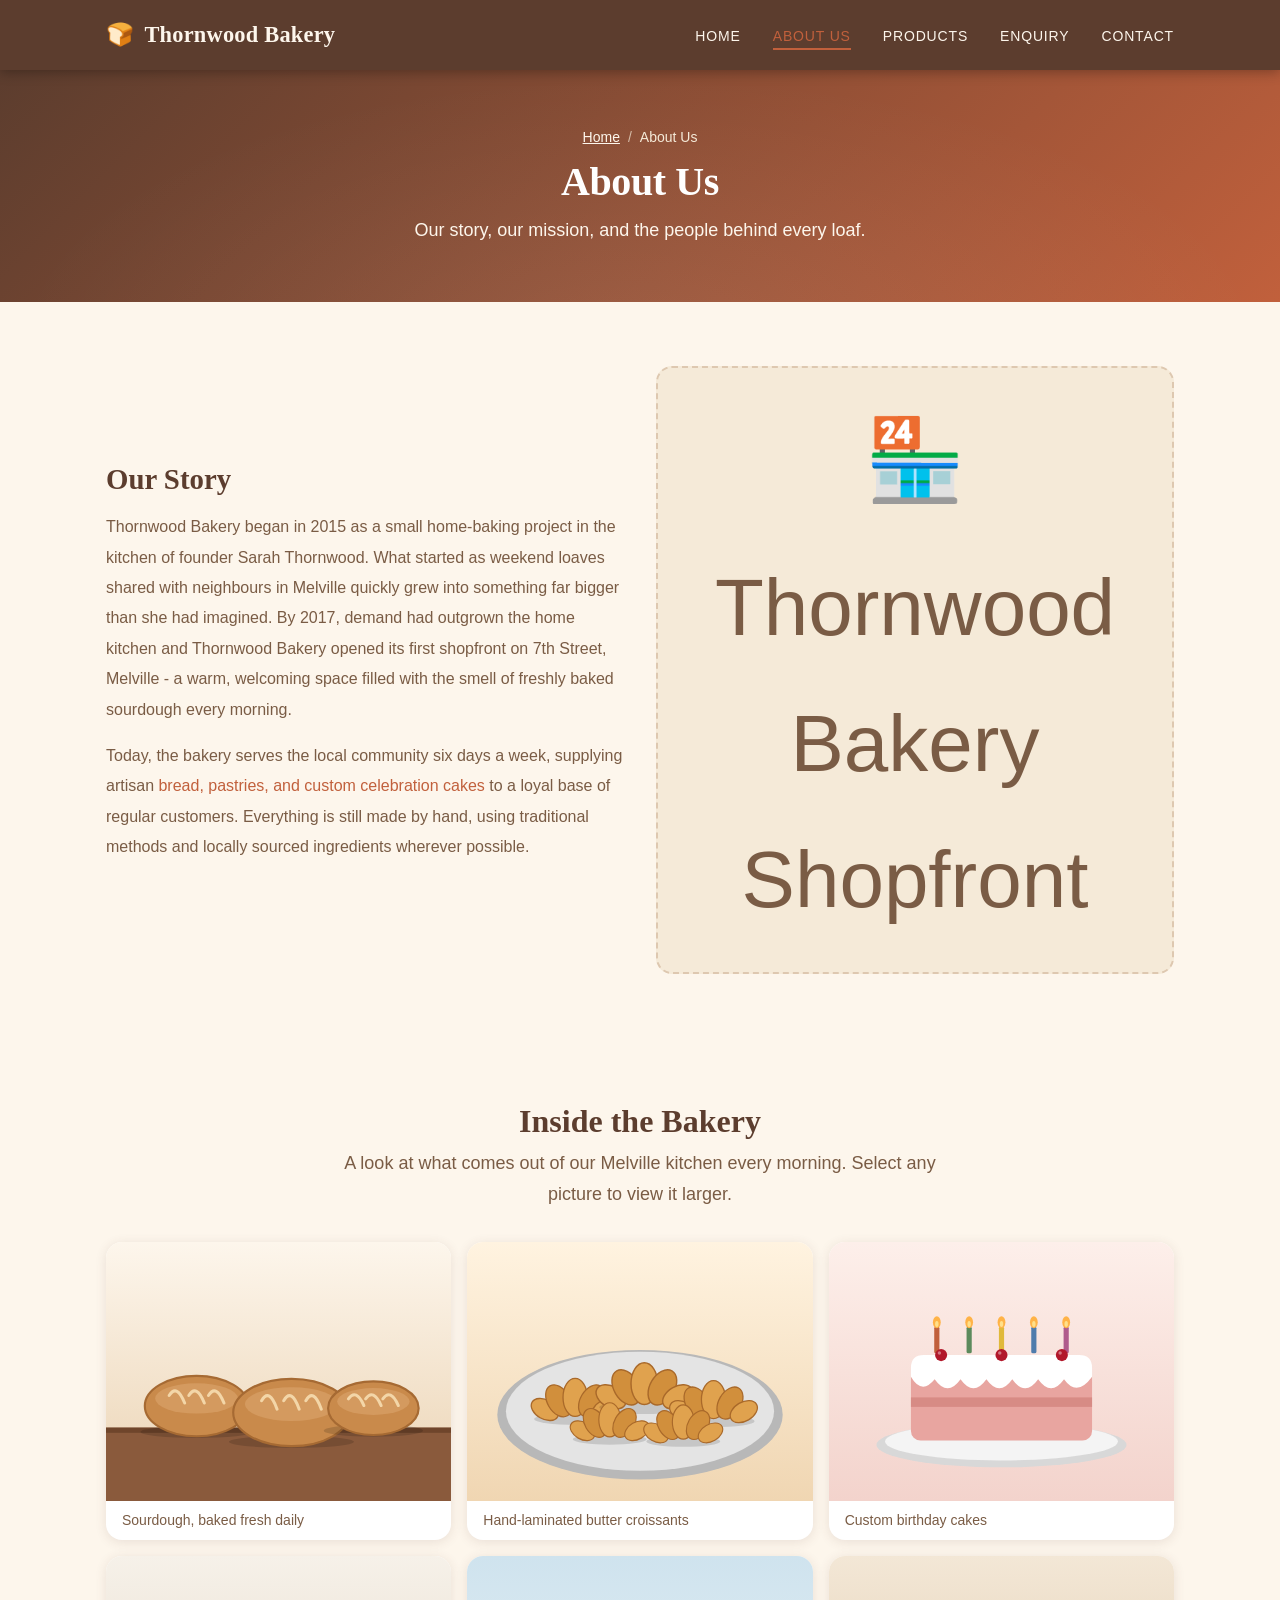
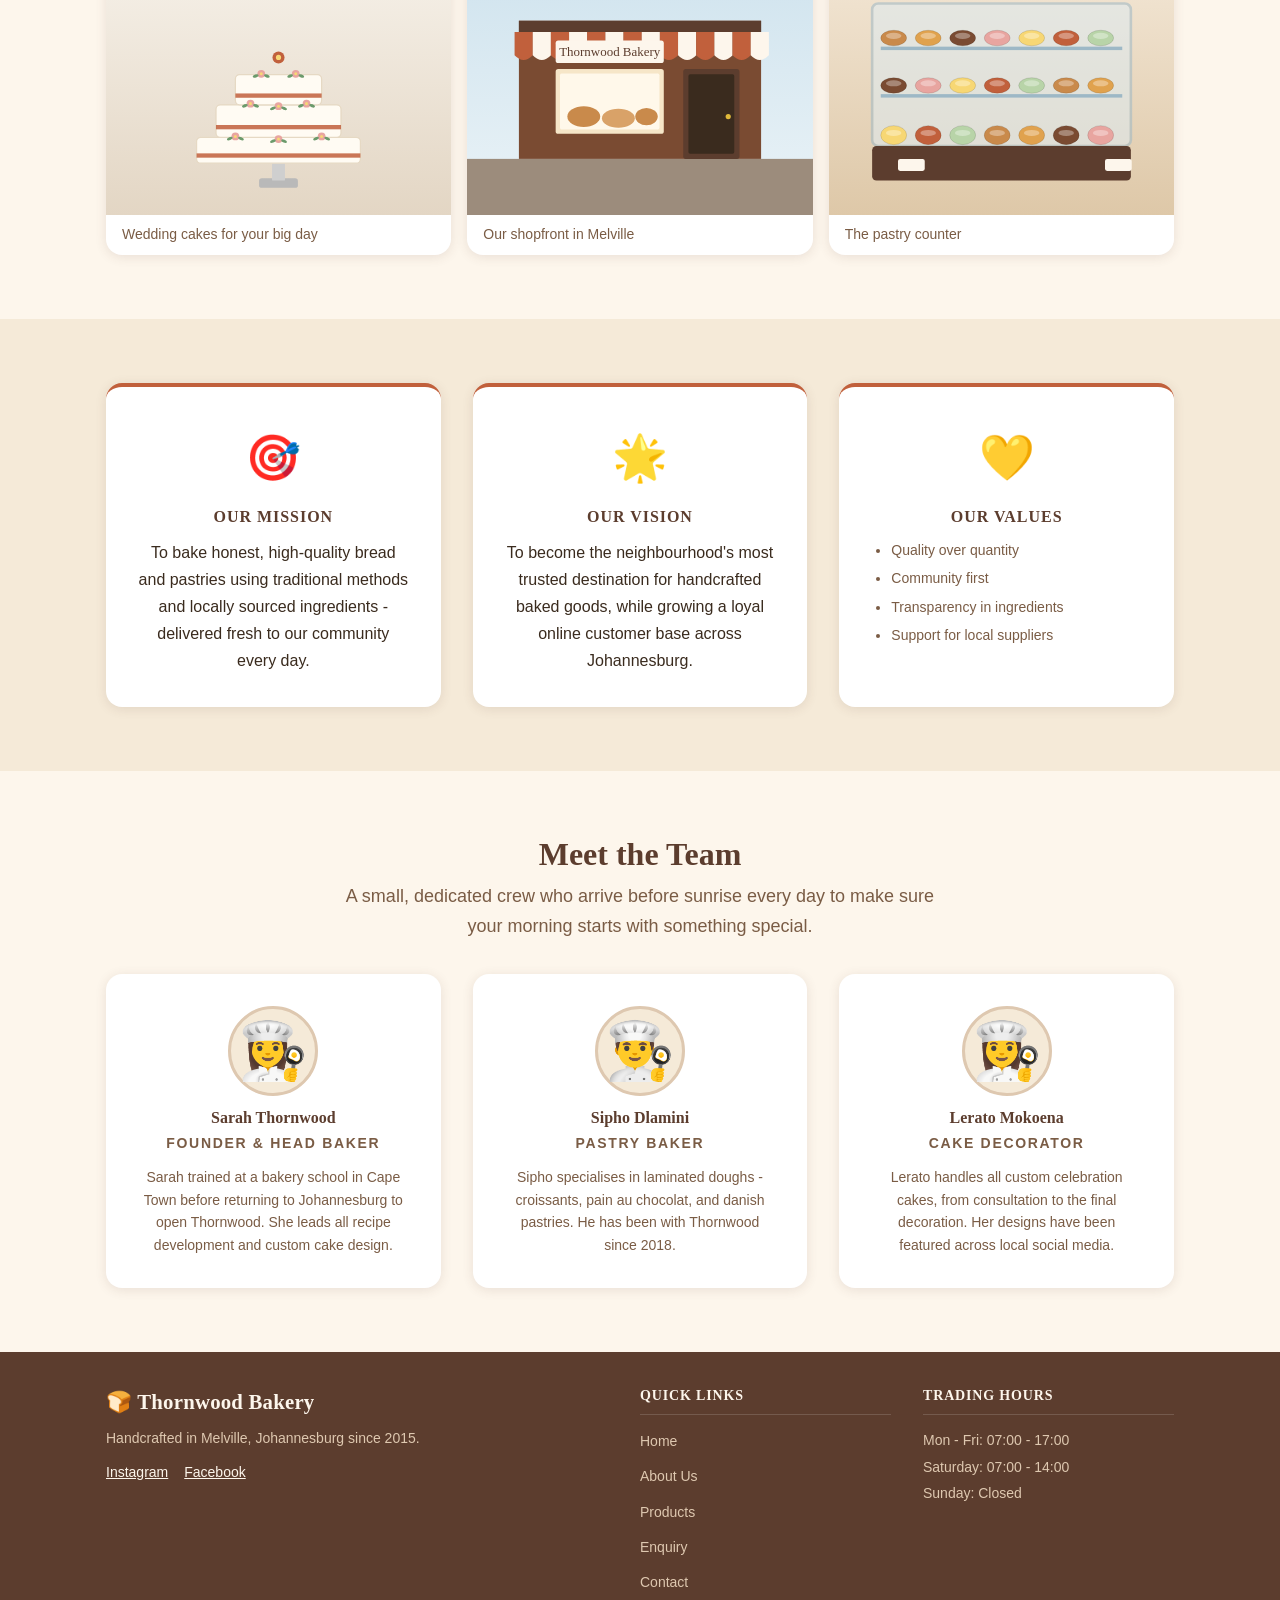
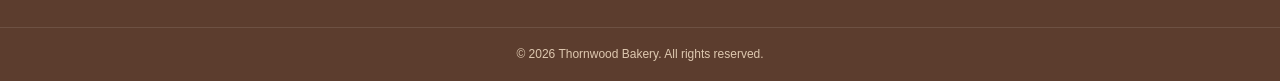
==== commit d8104a52: "Add on-page and local SEO, robots.txt, sitemap.xml and security headers" ====
--- a/about.html
+++ b/about.html
@@ -1,17 +1,50 @@
 <!DOCTYPE html>
-<html lang="en">
+<html lang="en-ZA">
   <head>
 
     <meta charset="UTF-8" />
     <meta name="viewport" content="width=device-width, initial-scale=1.0" />
-
-    <meta
-      name="description"
-      content="Learn about Thornwood Bakery - our story, our team, and our passion for artisan baking in Melville, Johannesburg."
-    />
-    <title>About Us | Thornwood Bakery</title>
+    <title>About Us | Thornwood Bakery, Melville Artisan Bakers</title>
+    <meta name="description" content="Meet the bakers behind Thornwood Bakery. Read our story, our mission and the team making sourdough, pastries and custom cakes in Melville since 2015." />
+    <meta name="robots" content="index, follow" />
+    <meta name="theme-color" content="#C1603C" />
+    <link rel="canonical" href="https://thornwoodbakery.netlify.app/about.html" />
+    <link rel="icon" href="data:image/svg+xml,%3Csvg xmlns='http://www.w3.org/2000/svg' viewBox='0 0 100 100'%3E%3Ctext y='.9em' font-size='90'%3E%F0%9F%8D%9E%3C/text%3E%3C/svg%3E" />
+    <meta property="og:type" content="website" />
+    <meta property="og:site_name" content="Thornwood Bakery" />
+    <meta property="og:locale" content="en_ZA" />
+    <meta property="og:title" content="About Us | Thornwood Bakery, Melville Artisan Bakers" />
+    <meta property="og:description" content="Meet the bakers behind Thornwood Bakery. Read our story, our mission and the team making sourdough, pastries and custom cakes in Melville since 2015." />
+    <meta property="og:url" content="https://thornwoodbakery.netlify.app/about.html" />
+    <meta property="og:image" content="https://thornwoodbakery.netlify.app/images/thornwood-bakery-social-share.png" />
+    <meta property="og:image:alt" content="Thornwood Bakery, artisan bread, pastries and custom cakes in Johannesburg" />
+    <meta name="twitter:card" content="summary_large_image" />
+    <meta name="twitter:title" content="About Us | Thornwood Bakery, Melville Artisan Bakers" />
+    <meta name="twitter:description" content="Meet the bakers behind Thornwood Bakery. Read our story, our mission and the team making sourdough, pastries and custom cakes in Melville since 2015." />
+    <meta name="twitter:image" content="https://thornwoodbakery.netlify.app/images/thornwood-bakery-social-share.png" />
+    <link rel="preconnect" href="https://code.jquery.com" crossorigin />
 
     <link rel="stylesheet" href="css/styles.css" />
+    <script type="application/ld+json">
+{
+  "@context": "https://schema.org",
+  "@type": "BreadcrumbList",
+  "itemListElement": [
+    {
+      "@type": "ListItem",
+      "position": 1,
+      "name": "Home",
+      "item": "https://thornwoodbakery.netlify.app/"
+    },
+    {
+      "@type": "ListItem",
+      "position": 2,
+      "name": "About Us",
+      "item": "https://thornwoodbakery.netlify.app/about.html"
+    }
+  ]
+}
+    </script>
   </head>
   <body>
 
@@ -41,6 +74,12 @@
 
       <section class="page-banner">
         <div class="container">
+          <nav class="breadcrumb" aria-label="Breadcrumb">
+            <ol>
+              <li><a href="index.html">Home</a></li>
+              <li aria-current="page">About Us</li>
+            </ol>
+          </nav>
           <h1>About Us</h1>
           <p>Our story, our mission, and the people behind every loaf.</p>
         </div>
@@ -61,7 +100,7 @@
             </p>
             <p>
               Today, the bakery serves the local community six days a week, supplying
-              artisan bread, pastries, and custom celebration cakes to a loyal base of
+              artisan <a href="products.html">bread, pastries, and custom celebration cakes</a> to a loyal base of
               regular customers. Everything is still made by hand, using traditional methods
               and locally sourced ingredients wherever possible.
             </p>
@@ -125,6 +164,7 @@
 
       <section class="mission-section section-padding bg-light">
         <div class="container">
+          <h2 class="visually-hidden">Our mission, vision and values</h2>
           <div class="mission-grid">
 
             <div class="mission-card">
@@ -210,6 +250,10 @@
         <div class="footer-brand">
           <p class="logo">🍞 Thornwood Bakery</p>
           <p>Handcrafted in Melville, Johannesburg since 2015.</p>
+        <ul class="social-links" aria-label="Thornwood Bakery on social media">
+            <li><a href="https://www.instagram.com/thornwoodbakery" target="_blank" rel="noopener noreferrer me">Instagram</a></li>
+            <li><a href="https://www.facebook.com/thornwoodbakery" target="_blank" rel="noopener noreferrer me">Facebook</a></li>
+          </ul>
         </div>
 
         <nav class="footer-nav">
--- a/css/styles.css
+++ b/css/styles.css
@@ -1390,3 +1390,341 @@
     scroll-behavior: auto !important;
   }
 }
+
+.product-toolbar {
+  display: flex;
+  flex-wrap: wrap;
+  gap: var(--space-sm);
+  align-items: flex-end;
+  margin-top: var(--space-md);
+}
+
+.toolbar-field {
+  display: flex;
+  flex-direction: column;
+  gap: 0.35rem;
+}
+
+.toolbar-search {
+  flex: 1 1 260px;
+}
+
+.toolbar-field label {
+  font-size: var(--font-size-sm);
+  font-weight: 600;
+  color: var(--color-dark);
+}
+
+.toolbar-field input,
+.toolbar-field select {
+  width: 100%;
+  padding: 0.7rem 0.9rem;
+  background-color: var(--color-white);
+  border: 1px solid var(--color-border);
+  border-radius: var(--radius);
+  font-family: inherit;
+  font-size: var(--font-size-base);
+  color: var(--color-text);
+  transition: border-color var(--transition-fast), box-shadow var(--transition-fast);
+}
+
+.toolbar-field input:focus,
+.toolbar-field select:focus {
+  outline: none;
+  border-color: var(--color-primary);
+  box-shadow: 0 0 0 3px rgba(193, 96, 60, 0.2);
+}
+
+.tabs {
+  display: flex;
+  flex-wrap: wrap;
+  gap: var(--space-xs);
+  margin: var(--space-md) 0 var(--space-sm);
+  border-bottom: 2px solid var(--color-border);
+}
+
+.tab {
+  margin-bottom: -2px;
+  padding: 0.6rem 1.2rem;
+  background: none;
+  border: 0;
+  border-bottom: 3px solid transparent;
+  font-family: inherit;
+  font-size: var(--font-size-base);
+  font-weight: 600;
+  color: var(--color-muted);
+  cursor: pointer;
+  transition: color var(--transition-fast), border-color var(--transition-fast);
+}
+
+.tab:hover {
+  color: var(--color-primary);
+}
+
+.tab[aria-selected="true"] {
+  color: var(--color-primary);
+  border-bottom-color: var(--color-primary);
+}
+
+.results-count {
+  margin-bottom: var(--space-sm);
+  font-size: var(--font-size-sm);
+  color: var(--color-muted);
+}
+
+.products-status {
+  padding: var(--space-md);
+  text-align: center;
+  color: var(--color-muted);
+}
+
+.products-status p {
+  margin-bottom: var(--space-sm);
+}
+
+.products-status[hidden] {
+  display: none;
+}
+
+.product-card.card-enter {
+  animation: fadeUp 0.45s ease both;
+}
+
+.card-details {
+  margin-top: var(--space-xs);
+}
+
+.modal {
+  position: fixed;
+  inset: 0;
+  z-index: 2000;
+  display: flex;
+  align-items: center;
+  justify-content: center;
+  padding: var(--space-sm);
+  background-color: rgba(30, 20, 14, 0.7);
+}
+
+.modal[hidden] {
+  display: none;
+}
+
+.modal-dialog {
+  position: relative;
+  width: min(100%, 460px);
+  max-height: 90vh;
+  padding: var(--space-md);
+  overflow-y: auto;
+  background-color: var(--color-cream);
+  border-radius: var(--radius-lg);
+  box-shadow: var(--shadow-lg);
+  text-align: center;
+}
+
+.modal-close {
+  position: absolute;
+  top: 0.75rem;
+  right: 0.75rem;
+  width: 2.5rem;
+  height: 2.5rem;
+  background-color: var(--color-light);
+  border: 0;
+  border-radius: 50%;
+  font-size: var(--font-size-lg);
+  line-height: 1;
+  color: var(--color-dark);
+  cursor: pointer;
+  transition: background-color var(--transition-fast), color var(--transition-fast);
+}
+
+.modal-close:hover,
+.modal-close:focus-visible {
+  background-color: var(--color-primary);
+  color: var(--color-white);
+}
+
+.modal-icon {
+  font-size: 3.5rem;
+  line-height: 1.2;
+}
+
+.modal-price {
+  margin-bottom: var(--space-xs);
+  font-weight: 700;
+  color: var(--color-primary);
+}
+
+.modal-description {
+  margin-bottom: var(--space-sm);
+}
+
+.modal-meta {
+  display: grid;
+  grid-template-columns: auto 1fr;
+  gap: 0.4rem var(--space-sm);
+  margin-bottom: var(--space-md);
+  text-align: left;
+  font-size: var(--font-size-sm);
+}
+
+.modal-meta dt {
+  font-weight: 700;
+  color: var(--color-dark);
+}
+
+.modal-meta dd {
+  color: var(--color-muted);
+}
+
+@media (max-width: 480px) {
+  .tab {
+    padding: 0.5rem 0.75rem;
+    font-size: var(--font-size-sm);
+  }
+}
+
+.hp-field {
+  position: absolute;
+  left: -9999px;
+  width: 1px;
+  height: 1px;
+  overflow: hidden;
+}
+
+.char-count {
+  display: block;
+  margin-top: 0.25rem;
+  font-size: var(--font-size-xs);
+  text-align: right;
+  color: var(--color-muted);
+}
+
+.form-result {
+  margin-top: var(--space-sm);
+  padding: var(--space-md);
+  background-color: #E8F5E9;
+  border: 1px solid #A5D6A7;
+  border-radius: var(--radius);
+  color: var(--color-text);
+}
+
+.form-result h3 {
+  margin-bottom: var(--space-xs);
+  color: var(--color-success);
+}
+
+.form-result p {
+  margin-bottom: var(--space-sm);
+}
+
+.result-list {
+  margin-bottom: var(--space-sm);
+}
+
+.result-list dt {
+  font-weight: 700;
+  color: var(--color-dark);
+}
+
+.result-list dd {
+  margin-bottom: var(--space-xs);
+}
+
+.form-error {
+  margin-top: var(--space-sm);
+  padding: var(--space-sm) var(--space-md);
+  background-color: #FDECEA;
+  border: 1px solid #F5C2BD;
+  border-radius: var(--radius);
+  color: #9B2C21;
+  font-weight: 600;
+}
+
+.email-preview {
+  margin-bottom: var(--space-sm);
+  padding: var(--space-sm);
+  background-color: var(--color-white);
+  border: 1px solid var(--color-border);
+  border-radius: var(--radius);
+  font-size: var(--font-size-sm);
+}
+
+.email-preview p {
+  margin-bottom: 0.25rem;
+  font-weight: 600;
+}
+
+.email-preview pre {
+  margin-top: var(--space-xs);
+  font-family: inherit;
+  white-space: pre-wrap;
+  word-break: break-word;
+}
+
+.preview-actions {
+  display: flex;
+  flex-wrap: wrap;
+  gap: var(--space-xs);
+}
+
+.bakery-form button[disabled] {
+  opacity: 0.65;
+  cursor: wait;
+}
+
+.visually-hidden {
+  position: absolute;
+  width: 1px;
+  height: 1px;
+  margin: -1px;
+  padding: 0;
+  overflow: hidden;
+  clip: rect(0, 0, 0, 0);
+  white-space: nowrap;
+  border: 0;
+}
+
+.breadcrumb {
+  margin-bottom: var(--space-xs);
+  font-size: var(--font-size-sm);
+}
+
+.breadcrumb ol {
+  display: inline-flex;
+  flex-wrap: wrap;
+  gap: 0.5rem;
+  list-style: none;
+  color: var(--color-light);
+}
+
+.breadcrumb li + li::before {
+  content: "/";
+  margin-right: 0.5rem;
+  opacity: 0.7;
+}
+
+.breadcrumb a {
+  color: var(--color-cream);
+  text-decoration: underline;
+}
+
+.breadcrumb a:hover {
+  color: var(--color-white);
+}
+
+.social-links {
+  display: flex;
+  gap: var(--space-sm);
+  margin-top: var(--space-xs);
+  list-style: none;
+}
+
+.social-links a {
+  font-size: var(--font-size-sm);
+  color: var(--color-cream);
+  text-decoration: underline;
+}
+
+.social-links a:hover {
+  color: var(--color-primary);
+}
